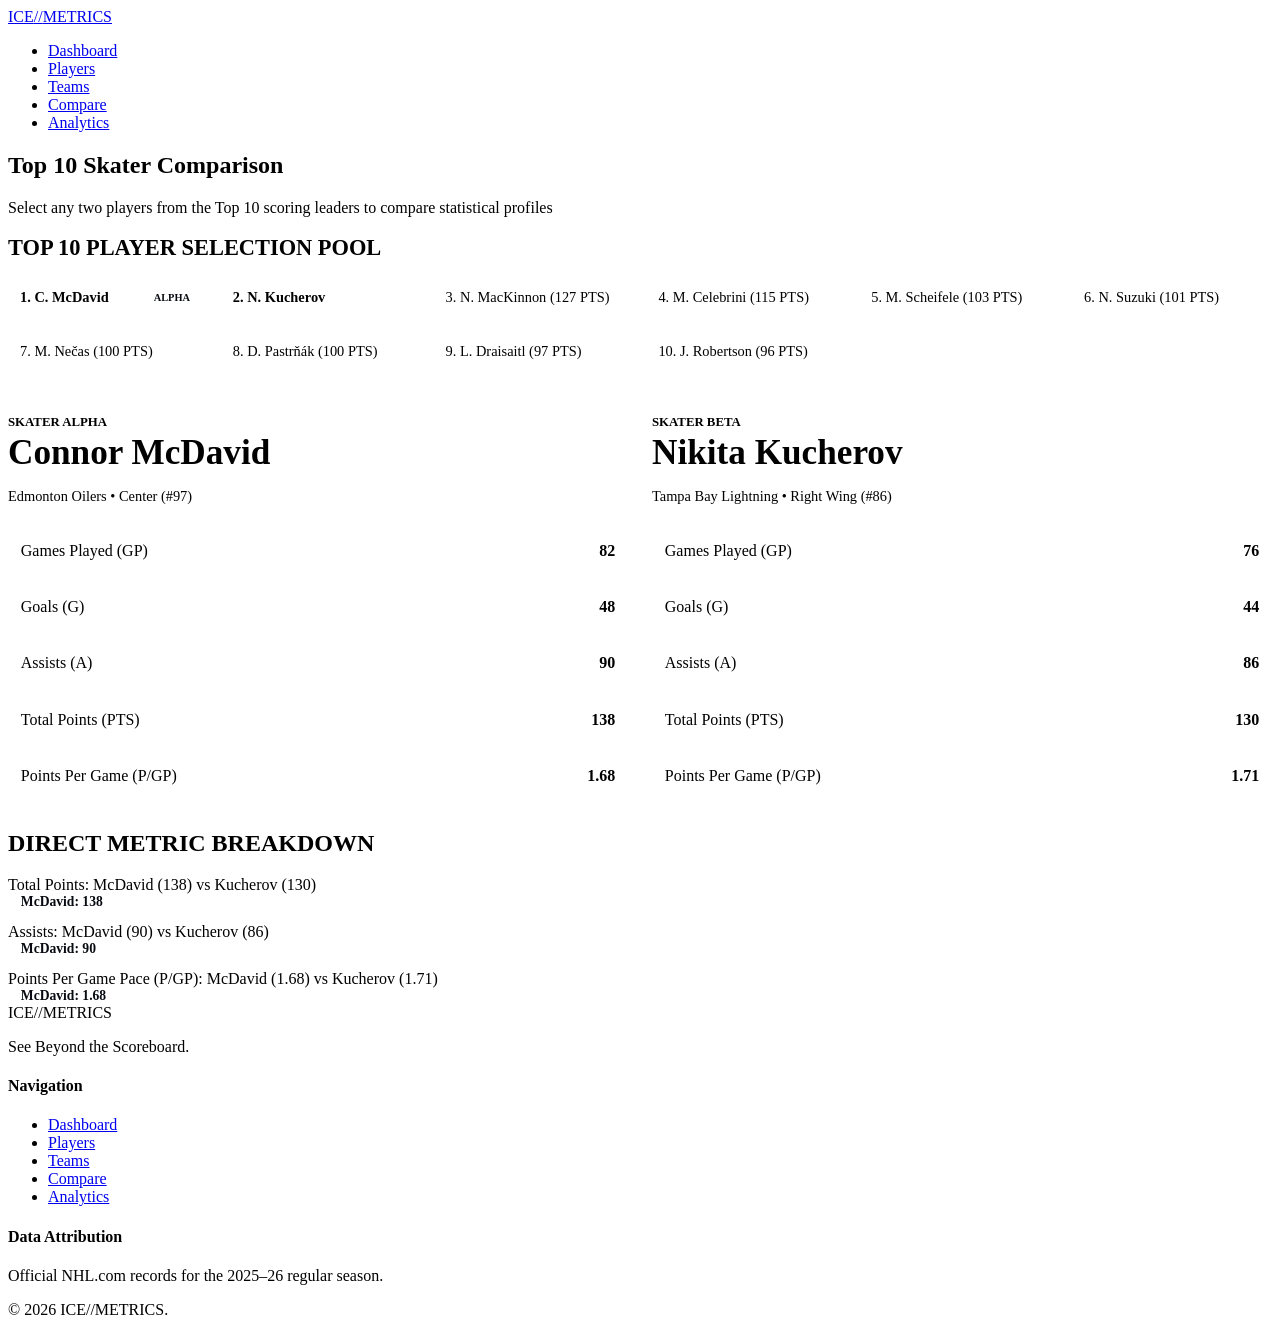
==== compare.html @ 20ec0aa9 "Add compare.html for player head-to-head comparison" ====
<!DOCTYPE html>
<html lang="en">
<head>
    <meta charset="UTF-8">
    <meta name="viewport" content="width=device-width, initial-scale=1.0">
    <title>ICE//METRICS — Player Head-to-Head Comparison</title>
    
    <!-- Google Fonts -->
    <link rel="preconnect" href="https://fonts.googleapis.com">
    <link rel="preconnect" href="https://fonts.gstatic.com" crossorigin>
    <link href="https://fonts.googleapis.com/css2?family=Barlow+Condensed:wght@600;700;800;900&family=Inter:wght@400;500;600;700&display=swap" rel="stylesheet">
    
    <!-- Shared CSS Stylesheet -->
    <link rel="stylesheet" href="styles.css">
</head>
<body>

    <!-- STICKY HEADER & NAVIGATION -->
    <header class="site-header">
        <div class="header-container">
            <a href="index.html" class="brand-logo">
                <span class="logo-text">ICE<span class="accent-blue">//</span>METRICS</span>
            </a>
            <nav class="main-nav">
                <ul>
                    <li><a href="index.html" class="nav-link">Dashboard</a></li>
                    <li><a href="players.html" class="nav-link">Players</a></li>
                    <li><a href="teams.html" class="nav-link">Teams</a></li>
                    <li><a href="compare.html" class="nav-link active">Compare</a></li>
                    <li><a href="analytics.html" class="nav-link">Analytics</a></li>
                </ul>
            </nav>
        </div>
    </header>

    <main>
        <!-- HEAD-TO-HEAD COMPARISON LAYOUT -->
        <section class="section-container">
            <h1 class="section-title">Top 10 Skater Comparison</h1>
            <p class="section-subtitle">Select any two players from the Top 10 scoring leaders to compare statistical profiles</p>

            <!-- TOP 10 SELECTABLE PLAYER POOL GRID -->
            <div class="card-panel" style="margin-bottom: 2.5rem;">
                <h2 style="font-family: var(--font-heading); font-size: 1.4rem; font-weight: 800; text-transform: uppercase; margin-bottom: 1rem;">Top 10 Player Selection Pool</h2>
                
                <div style="display: grid; grid-template-columns: repeat(auto-fit, minmax(200px, 1fr)); gap: 0.8rem;">
                    <!-- Player Option 1 (Selected Alpha) -->
                    <div style="background-color: var(--bg-hover); border: 2px solid var(--accent-blue); padding: 0.75rem; border-radius: 4px; display: flex; justify-content: space-between; align-items: center;">
                        <span style="font-weight: 700; font-size: 0.9rem;">1. C. McDavid</span>
                        <span style="background-color: var(--accent-blue); color: #080C12; font-size: 0.65rem; font-weight: 800; padding: 2px 6px; border-radius: 2px;">ALPHA</span>
                    </div>

                    <!-- Player Option 2 (Selected Beta) -->
                    <div style="background-color: var(--bg-hover); border: 2px solid var(--accent-red); padding: 0.75rem; border-radius: 4px; display: flex; justify-content: space-between; align-items: center;">
                        <span style="font-weight: 700; font-size: 0.9rem;">2. N. Kucherov</span>
                        <span style="background-color: var(--accent-red); color: #ffffff; font-size: 0.65rem; font-weight: 800; padding: 2px 6px; border-radius: 2px;">BETA</span>
                    </div>

                    <!-- Player Option 3 -->
                    <div style="background-color: var(--bg-main); border: 1px solid var(--border-color); padding: 0.75rem; border-radius: 4px; color: var(--text-secondary); font-size: 0.9rem;">
                        3. N. MacKinnon (127 PTS)
                    </div>

                    <!-- Player Option 4 -->
                    <div style="background-color: var(--bg-main); border: 1px solid var(--border-color); padding: 0.75rem; border-radius: 4px; color: var(--text-secondary); font-size: 0.9rem;">
                        4. M. Celebrini (115 PTS)
                    </div>

                    <!-- Player Option 5 -->
                    <div style="background-color: var(--bg-main); border: 1px solid var(--border-color); padding: 0.75rem; border-radius: 4px; color: var(--text-secondary); font-size: 0.9rem;">
                        5. M. Scheifele (103 PTS)
                    </div>

                    <!-- Player Option 6 -->
                    <div style="background-color: var(--bg-main); border: 1px solid var(--border-color); padding: 0.75rem; border-radius: 4px; color: var(--text-secondary); font-size: 0.9rem;">
                        6. N. Suzuki (101 PTS)
                    </div>

                    <!-- Player Option 7 -->
                    <div style="background-color: var(--bg-main); border: 1px solid var(--border-color); padding: 0.75rem; border-radius: 4px; color: var(--text-secondary); font-size: 0.9rem;">
                        7. M. Nečas (100 PTS)
                    </div>

                    <!-- Player Option 8 -->
                    <div style="background-color: var(--bg-main); border: 1px solid var(--border-color); padding: 0.75rem; border-radius: 4px; color: var(--text-secondary); font-size: 0.9rem;">
                        8. D. Pastrňák (100 PTS)
                    </div>

                    <!-- Player Option 9 -->
                    <div style="background-color: var(--bg-main); border: 1px solid var(--border-color); padding: 0.75rem; border-radius: 4px; color: var(--text-secondary); font-size: 0.9rem;">
                        9. L. Draisaitl (97 PTS)
                    </div>

                    <!-- Player Option 10 -->
                    <div style="background-color: var(--bg-main); border: 1px solid var(--border-color); padding: 0.75rem; border-radius: 4px; color: var(--text-secondary); font-size: 0.9rem;">
                        10. J. Robertson (96 PTS)
                    </div>
                </div>
            </div>

            <!-- COMPARISON HEAD-TO-HEAD CARDS -->
            <div style="display: grid; grid-template-columns: repeat(auto-fit, minmax(280px, 1fr)); gap: 1.5rem; margin-bottom: 2rem;">
                
                <!-- Player Alpha Card -->
                <div class="card-panel" style="border-top: 4px solid var(--accent-blue);">
                    <span style="color: var(--accent-blue); font-size: 0.8rem; font-weight: 800; text-transform: uppercase;">SKATER ALPHA</span>
                    <h2 style="font-family: var(--font-heading); font-size: 2.2rem; font-weight: 800; margin: 0.2rem 0;">Connor McDavid</h2>
                    <p style="color: var(--text-secondary); font-size: 0.9rem; margin-bottom: 1.5rem;">Edmonton Oilers • Center (#97)</p>
                    
                    <div style="display: flex; flex-direction: column; gap: 0.8rem;">
                        <div style="display: flex; justify-content: space-between; background-color: var(--bg-main); padding: 0.8rem; border-radius: 4px; border: 1px solid var(--border-color);">
                            <span>Games Played (GP)</span>
                            <strong>82</strong>
                        </div>
                        <div style="display: flex; justify-content: space-between; background-color: var(--bg-main); padding: 0.8rem; border-radius: 4px; border: 1px solid var(--border-color);">
                            <span>Goals (G)</span>
                            <strong style="color: var(--accent-blue);">48</strong>
                        </div>
                        <div style="display: flex; justify-content: space-between; background-color: var(--bg-main); padding: 0.8rem; border-radius: 4px; border: 1px solid var(--border-color);">
                            <span>Assists (A)</span>
                            <strong style="color: var(--accent-blue);">90</strong>
                        </div>
                        <div style="display: flex; justify-content: space-between; background-color: var(--bg-main); padding: 0.8rem; border-radius: 4px; border: 1px solid var(--border-color);">
                            <span>Total Points (PTS)</span>
                            <strong style="color: var(--accent-blue);">138</strong>
                        </div>
                        <div style="display: flex; justify-content: space-between; background-color: var(--bg-main); padding: 0.8rem; border-radius: 4px; border: 1px solid var(--border-color);">
                            <span>Points Per Game (P/GP)</span>
                            <strong>1.68</strong>
                        </div>
                    </div>
                </div>

                <!-- Player Beta Card -->
                <div class="card-panel" style="border-top: 4px solid var(--accent-red);">
                    <span style="color: var(--accent-red); font-size: 0.8rem; font-weight: 800; text-transform: uppercase;">SKATER BETA</span>
                    <h2 style="font-family: var(--font-heading); font-size: 2.2rem; font-weight: 800; margin: 0.2rem 0;">Nikita Kucherov</h2>
                    <p style="color: var(--text-secondary); font-size: 0.9rem; margin-bottom: 1.5rem;">Tampa Bay Lightning • Right Wing (#86)</p>
                    
                    <div style="display: flex; flex-direction: column; gap: 0.8rem;">
                        <div style="display: flex; justify-content: space-between; background-color: var(--bg-main); padding: 0.8rem; border-radius: 4px; border: 1px solid var(--border-color);">
                            <span>Games Played (GP)</span>
                            <strong>76</strong>
                        </div>
                        <div style="display: flex; justify-content: space-between; background-color: var(--bg-main); padding: 0.8rem; border-radius: 4px; border: 1px solid var(--border-color);">
                            <span>Goals (G)</span>
                            <strong>44</strong>
                        </div>
                        <div style="display: flex; justify-content: space-between; background-color: var(--bg-main); padding: 0.8rem; border-radius: 4px; border: 1px solid var(--border-color);">
                            <span>Assists (A)</span>
                            <strong>86</strong>
                        </div>
                        <div style="display: flex; justify-content: space-between; background-color: var(--bg-main); padding: 0.8rem; border-radius: 4px; border: 1px solid var(--border-color);">
                            <span>Total Points (PTS)</span>
                            <strong>130</strong>
                        </div>
                        <div style="display: flex; justify-content: space-between; background-color: var(--bg-main); padding: 0.8rem; border-radius: 4px; border: 1px solid var(--border-color);">
                            <span>Points Per Game (P/GP)</span>
                            <strong style="color: var(--accent-red);">1.71</strong>
                        </div>
                    </div>
                </div>

            </div>

            <!-- CSS COMPARISON BAR CHARTS -->
            <div class="card-panel">
                <h3 style="font-family: var(--font-heading); font-size: 1.5rem; font-weight: 800; margin-bottom: 1.2rem; text-transform: uppercase;">Direct Metric Breakdown</h3>
                
                <div class="chart-container">
                    <!-- Points -->
                    <div class="chart-row">
                        <div class="chart-label">Total Points: McDavid (138) vs Kucherov (130)</div>
                        <div class="chart-bar-wrapper" style="display: flex;">
                            <div style="background-color: var(--accent-blue); width: 51.5%; height: 100%; display: flex; align-items: center; padding-left: 0.8rem; color: #080C12; font-weight: 800; font-size: 0.85rem;">McDavid: 138</div>
                            <div style="background-color: var(--accent-red); width: 48.5%; height: 100%; display: flex; align-items: center; justify-content: flex-end; padding-right: 0.8rem; color: #ffffff; font-weight: 800; font-size: 0.85rem;">Kucherov: 130</div>
                        </div>
                    </div>

                    <!-- Assists -->
                    <div class="chart-row" style="margin-top: 0.8rem;">
                        <div class="chart-label">Assists: McDavid (90) vs Kucherov (86)</div>
                        <div class="chart-bar-wrapper" style="display: flex;">
                            <div style="background-color: var(--accent-blue); width: 51.1%; height: 100%; display: flex; align-items: center; padding-left: 0.8rem; color: #080C12; font-weight: 800; font-size: 0.85rem;">McDavid: 90</div>
                            <div style="background-color: var(--accent-red); width: 48.9%; height: 100%; display: flex; align-items: center; justify-content: flex-end; padding-right: 0.8rem; color: #ffffff; font-weight: 800; font-size: 0.85rem;">Kucherov: 86</div>
                        </div>
                    </div>

                    <!-- Points Per Game Pace -->
                    <div class="chart-row" style="margin-top: 0.8rem;">
                        <div class="chart-label">Points Per Game Pace (P/GP): McDavid (1.68) vs Kucherov (1.71)</div>
                        <div class="chart-bar-wrapper" style="display: flex;">
                            <div style="background-color: var(--accent-blue); width: 49.5%; height: 100%; display: flex; align-items: center; padding-left: 0.8rem; color: #080C12; font-weight: 800; font-size: 0.85rem;">McDavid: 1.68</div>
                            <div style="background-color: var(--accent-red); width: 50.5%; height: 100%; display: flex; align-items: center; justify-content: flex-end; padding-right: 0.8rem; color: #ffffff; font-weight: 800; font-size: 0.85rem;">Kucherov: 1.71</div>
                        </div>
                    </div>
                </div>
            </div>
        </section>
    </main>

    <!-- FOOTER -->
    <footer class="site-footer">
        <div class="footer-container">
            <div class="footer-brand">
                <span class="logo-text">ICE<span class="accent-blue">//</span>METRICS</span>
                <p class="tagline">See Beyond the Scoreboard.</p>
            </div>
            <div class="footer-links">
                <h4>Navigation</h4>
                <ul>
                    <li><a href="index.html">Dashboard</a></li>
                    <li><a href="players.html">Players</a></li>
                    <li><a href="teams.html">Teams</a></li>
                    <li><a href="compare.html">Compare</a></li>
                    <li><a href="analytics.html">Analytics</a></li>
                </ul>
            </div>
            <div class="footer-credits">
                <h4>Data Attribution</h4>
                <p>Official NHL.com records for the 2025–26 regular season.</p>
                <p class="copyright">&copy; 2026 ICE//METRICS.</p>
            </div>
        </div>
    </footer>
</body>
</html>
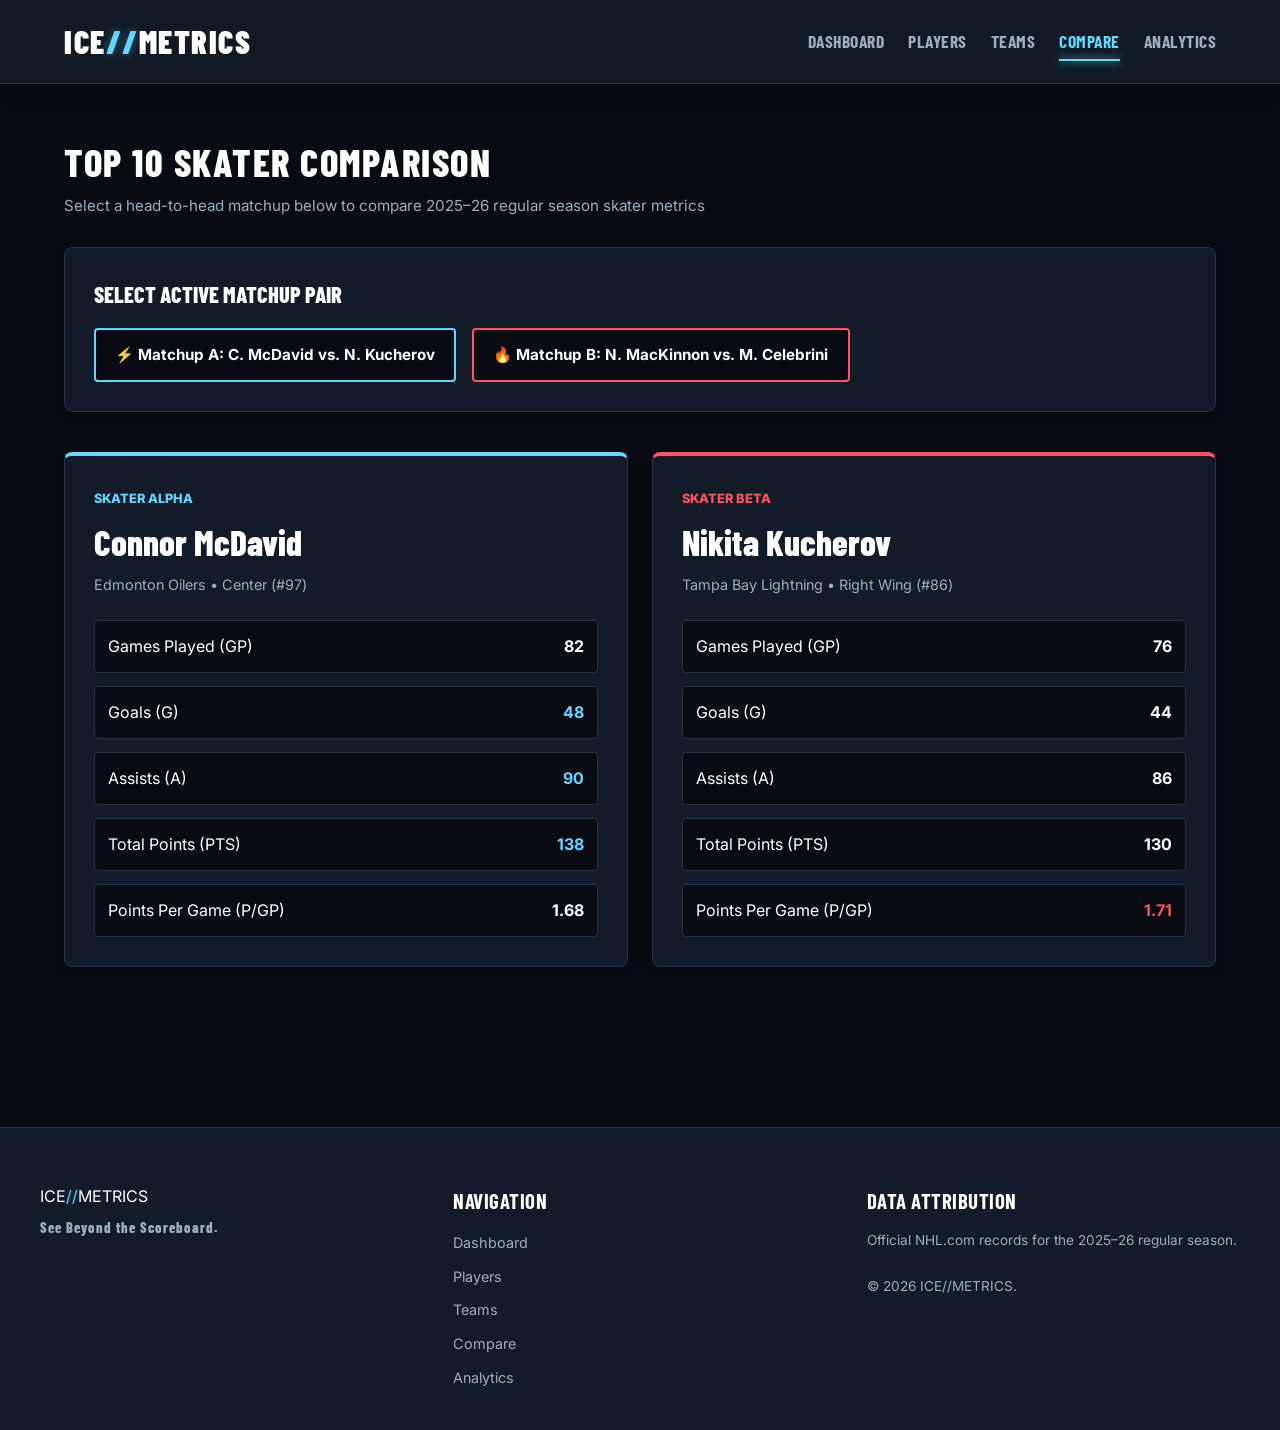
==== commit 1a1ff98f: "Implement CSS tabs for player comparison Added pure CSS tab logic for head-to-head matchups and impr" ====
--- a/compare.html
+++ b/compare.html
@@ -12,10 +12,42 @@
     
     <!-- Shared CSS Stylesheet -->
     <link rel="stylesheet" href="styles.css">
+    
+    <!-- PURE CSS TAB LOGIC STYLES -->
+    <style>
+        /* Hide all comparison containers by default */
+        .matchup-content {
+            display: none;
+        }
+        
+        /* When radio button #match2 is checked, show matchup 2 */
+        #tab-m2:checked ~ .matchup-container #content-m2 {
+            display: grid;
+        }
+        
+        /* When radio button #match1 is checked (or default), show matchup 1 */
+        #tab-m1:checked ~ .matchup-container #content-m1 {
+            display: grid;
+        }
+
+        /* Red & Blue Glow Hover Effects */
+        .card-panel, .stat-card {
+            transition: transform 0.25s ease, box-shadow 0.25s ease, border-color 0.25s ease;
+        }
+        .card-panel:hover {
+            transform: translateY(-3px);
+            border-color: var(--accent-blue);
+            box-shadow: 0 0 20px rgba(56, 189, 248, 0.2);
+        }
+        .beta-card:hover {
+            border-color: var(--accent-red) !important;
+            box-shadow: 0 0 20px rgba(239, 68, 68, 0.2) !important;
+        }
+    </style>
 </head>
 <body>
 
-    <!-- STICKY HEADER & NAVIGATION -->
+    <!-- STICKY HEADER & NAVIGATION[cite: 1] -->
     <header class="site-header">
         <div class="header-container">
             <a href="index.html" class="brand-logo">
@@ -37,164 +69,137 @@
         <!-- HEAD-TO-HEAD COMPARISON LAYOUT -->
         <section class="section-container">
             <h1 class="section-title">Top 10 Skater Comparison</h1>
-            <p class="section-subtitle">Select any two players from the Top 10 scoring leaders to compare statistical profiles</p>
-
-            <!-- TOP 10 SELECTABLE PLAYER POOL GRID -->
+            <p class="section-subtitle">Select a head-to-head matchup below to compare 2025–26 regular season skater metrics</p>
+
+            <!-- HIDDEN RADIO INPUTS FOR PURE CSS TABS -->
+            <input type="radio" name="matchup-toggle" id="tab-m1" checked style="display: none;">
+            <input type="radio" name="matchup-toggle" id="tab-m2" style="display: none;">
+
+            <!-- INTERACTIVE SELECTION POOL -->
             <div class="card-panel" style="margin-bottom: 2.5rem;">
-                <h2 style="font-family: var(--font-heading); font-size: 1.4rem; font-weight: 800; text-transform: uppercase; margin-bottom: 1rem;">Top 10 Player Selection Pool</h2>
+                <h2 style="font-family: var(--font-heading); font-size: 1.4rem; font-weight: 800; text-transform: uppercase; margin-bottom: 1rem;">Select Active Matchup Pair</h2>
                 
-                <div style="display: grid; grid-template-columns: repeat(auto-fit, minmax(200px, 1fr)); gap: 0.8rem;">
-                    <!-- Player Option 1 (Selected Alpha) -->
-                    <div style="background-color: var(--bg-hover); border: 2px solid var(--accent-blue); padding: 0.75rem; border-radius: 4px; display: flex; justify-content: space-between; align-items: center;">
-                        <span style="font-weight: 700; font-size: 0.9rem;">1. C. McDavid</span>
-                        <span style="background-color: var(--accent-blue); color: #080C12; font-size: 0.65rem; font-weight: 800; padding: 2px 6px; border-radius: 2px;">ALPHA</span>
-                    </div>
-
-                    <!-- Player Option 2 (Selected Beta) -->
-                    <div style="background-color: var(--bg-hover); border: 2px solid var(--accent-red); padding: 0.75rem; border-radius: 4px; display: flex; justify-content: space-between; align-items: center;">
-                        <span style="font-weight: 700; font-size: 0.9rem;">2. N. Kucherov</span>
-                        <span style="background-color: var(--accent-red); color: #ffffff; font-size: 0.65rem; font-weight: 800; padding: 2px 6px; border-radius: 2px;">BETA</span>
-                    </div>
-
-                    <!-- Player Option 3 -->
-                    <div style="background-color: var(--bg-main); border: 1px solid var(--border-color); padding: 0.75rem; border-radius: 4px; color: var(--text-secondary); font-size: 0.9rem;">
-                        3. N. MacKinnon (127 PTS)
-                    </div>
-
-                    <!-- Player Option 4 -->
-                    <div style="background-color: var(--bg-main); border: 1px solid var(--border-color); padding: 0.75rem; border-radius: 4px; color: var(--text-secondary); font-size: 0.9rem;">
-                        4. M. Celebrini (115 PTS)
-                    </div>
-
-                    <!-- Player Option 5 -->
-                    <div style="background-color: var(--bg-main); border: 1px solid var(--border-color); padding: 0.75rem; border-radius: 4px; color: var(--text-secondary); font-size: 0.9rem;">
-                        5. M. Scheifele (103 PTS)
-                    </div>
-
-                    <!-- Player Option 6 -->
-                    <div style="background-color: var(--bg-main); border: 1px solid var(--border-color); padding: 0.75rem; border-radius: 4px; color: var(--text-secondary); font-size: 0.9rem;">
-                        6. N. Suzuki (101 PTS)
-                    </div>
-
-                    <!-- Player Option 7 -->
-                    <div style="background-color: var(--bg-main); border: 1px solid var(--border-color); padding: 0.75rem; border-radius: 4px; color: var(--text-secondary); font-size: 0.9rem;">
-                        7. M. Nečas (100 PTS)
-                    </div>
-
-                    <!-- Player Option 8 -->
-                    <div style="background-color: var(--bg-main); border: 1px solid var(--border-color); padding: 0.75rem; border-radius: 4px; color: var(--text-secondary); font-size: 0.9rem;">
-                        8. D. Pastrňák (100 PTS)
-                    </div>
-
-                    <!-- Player Option 9 -->
-                    <div style="background-color: var(--bg-main); border: 1px solid var(--border-color); padding: 0.75rem; border-radius: 4px; color: var(--text-secondary); font-size: 0.9rem;">
-                        9. L. Draisaitl (97 PTS)
-                    </div>
-
-                    <!-- Player Option 10 -->
-                    <div style="background-color: var(--bg-main); border: 1px solid var(--border-color); padding: 0.75rem; border-radius: 4px; color: var(--text-secondary); font-size: 0.9rem;">
-                        10. J. Robertson (96 PTS)
-                    </div>
+                <div style="display: flex; gap: 1rem; flex-wrap: wrap;">
+                    <label for="tab-m1" style="background-color: var(--bg-main); border: 2px solid var(--accent-blue); padding: 0.8rem 1.2rem; border-radius: 4px; cursor: pointer; font-weight: 700; font-size: 0.95rem; color: var(--text-primary);">
+                        ⚡ Matchup A: C. McDavid vs. N. Kucherov
+                    </label>
+                    <label for="tab-m2" style="background-color: var(--bg-main); border: 2px solid var(--accent-red); padding: 0.8rem 1.2rem; border-radius: 4px; cursor: pointer; font-weight: 700; font-size: 0.95rem; color: var(--text-primary);">
+                        🔥 Matchup B: N. MacKinnon vs. M. Celebrini
+                    </label>
                 </div>
             </div>
 
-            <!-- COMPARISON HEAD-TO-HEAD CARDS -->
-            <div style="display: grid; grid-template-columns: repeat(auto-fit, minmax(280px, 1fr)); gap: 1.5rem; margin-bottom: 2rem;">
-                
-                <!-- Player Alpha Card -->
-                <div class="card-panel" style="border-top: 4px solid var(--accent-blue);">
-                    <span style="color: var(--accent-blue); font-size: 0.8rem; font-weight: 800; text-transform: uppercase;">SKATER ALPHA</span>
-                    <h2 style="font-family: var(--font-heading); font-size: 2.2rem; font-weight: 800; margin: 0.2rem 0;">Connor McDavid</h2>
-                    <p style="color: var(--text-secondary); font-size: 0.9rem; margin-bottom: 1.5rem;">Edmonton Oilers • Center (#97)</p>
+            <!-- MATCHUP CONTAINER (CONTROLLED BY CSS) -->
+            <div class="matchup-container">
+
+                <!-- ================= MATCHUP 1: MCDAVID vs KUCHEROV ================= -->
+                <div id="content-m1" class="matchup-content" style="grid-template-columns: repeat(auto-fit, minmax(280px, 1fr)); gap: 1.5rem; margin-bottom: 2rem;">
                     
-                    <div style="display: flex; flex-direction: column; gap: 0.8rem;">
-                        <div style="display: flex; justify-content: space-between; background-color: var(--bg-main); padding: 0.8rem; border-radius: 4px; border: 1px solid var(--border-color);">
-                            <span>Games Played (GP)</span>
-                            <strong>82</strong>
-                        </div>
-                        <div style="display: flex; justify-content: space-between; background-color: var(--bg-main); padding: 0.8rem; border-radius: 4px; border: 1px solid var(--border-color);">
-                            <span>Goals (G)</span>
-                            <strong style="color: var(--accent-blue);">48</strong>
-                        </div>
-                        <div style="display: flex; justify-content: space-between; background-color: var(--bg-main); padding: 0.8rem; border-radius: 4px; border: 1px solid var(--border-color);">
-                            <span>Assists (A)</span>
-                            <strong style="color: var(--accent-blue);">90</strong>
-                        </div>
-                        <div style="display: flex; justify-content: space-between; background-color: var(--bg-main); padding: 0.8rem; border-radius: 4px; border: 1px solid var(--border-color);">
-                            <span>Total Points (PTS)</span>
-                            <strong style="color: var(--accent-blue);">138</strong>
-                        </div>
-                        <div style="display: flex; justify-content: space-between; background-color: var(--bg-main); padding: 0.8rem; border-radius: 4px; border: 1px solid var(--border-color);">
-                            <span>Points Per Game (P/GP)</span>
-                            <strong>1.68</strong>
+                    <!-- Player Alpha Card -->
+                    <div class="card-panel" style="border-top: 4px solid var(--accent-blue);">
+                        <span style="color: var(--accent-blue); font-size: 0.8rem; font-weight: 800; text-transform: uppercase;">SKATER ALPHA</span>
+                        <h2 style="font-family: var(--font-heading); font-size: 2.2rem; font-weight: 800; margin: 0.2rem 0;">Connor McDavid</h2>
+                        <p style="color: var(--text-secondary); font-size: 0.9rem; margin-bottom: 1.5rem;">Edmonton Oilers • Center (#97)</p>
+                        
+                        <div style="display: flex; flex-direction: column; gap: 0.8rem;">
+                            <div style="display: flex; justify-content: space-between; background-color: var(--bg-main); padding: 0.8rem; border-radius: 4px; border: 1px solid var(--border-color);">
+                                <span>Games Played (GP)</span><strong>82</strong>
+                            </div>
+                            <div style="display: flex; justify-content: space-between; background-color: var(--bg-main); padding: 0.8rem; border-radius: 4px; border: 1px solid var(--border-color);">
+                                <span>Goals (G)</span><strong style="color: var(--accent-blue);">48</strong>
+                            </div>
+                            <div style="display: flex; justify-content: space-between; background-color: var(--bg-main); padding: 0.8rem; border-radius: 4px; border: 1px solid var(--border-color);">
+                                <span>Assists (A)</span><strong style="color: var(--accent-blue);">90</strong>
+                            </div>
+                            <div style="display: flex; justify-content: space-between; background-color: var(--bg-main); padding: 0.8rem; border-radius: 4px; border: 1px solid var(--border-color);">
+                                <span>Total Points (PTS)</span><strong style="color: var(--accent-blue);">138</strong>
+                            </div>
+                            <div style="display: flex; justify-content: space-between; background-color: var(--bg-main); padding: 0.8rem; border-radius: 4px; border: 1px solid var(--border-color);">
+                                <span>Points Per Game (P/GP)</span><strong>1.68</strong>
+                            </div>
+                        </div>
+                    </div>
+
+                    <!-- Player Beta Card -->
+                    <div class="card-panel beta-card" style="border-top: 4px solid var(--accent-red);">
+                        <span style="color: var(--accent-red); font-size: 0.8rem; font-weight: 800; text-transform: uppercase;">SKATER BETA</span>
+                        <h2 style="font-family: var(--font-heading); font-size: 2.2rem; font-weight: 800; margin: 0.2rem 0;">Nikita Kucherov</h2>
+                        <p style="color: var(--text-secondary); font-size: 0.9rem; margin-bottom: 1.5rem;">Tampa Bay Lightning • Right Wing (#86)</p>
+                        
+                        <div style="display: flex; flex-direction: column; gap: 0.8rem;">
+                            <div style="display: flex; justify-content: space-between; background-color: var(--bg-main); padding: 0.8rem; border-radius: 4px; border: 1px solid var(--border-color);">
+                                <span>Games Played (GP)</span><strong>76</strong>
+                            </div>
+                            <div style="display: flex; justify-content: space-between; background-color: var(--bg-main); padding: 0.8rem; border-radius: 4px; border: 1px solid var(--border-color);">
+                                <span>Goals (G)</span><strong>44</strong>
+                            </div>
+                            <div style="display: flex; justify-content: space-between; background-color: var(--bg-main); padding: 0.8rem; border-radius: 4px; border: 1px solid var(--border-color);">
+                                <span>Assists (A)</span><strong>86</strong>
+                            </div>
+                            <div style="display: flex; justify-content: space-between; background-color: var(--bg-main); padding: 0.8rem; border-radius: 4px; border: 1px solid var(--border-color);">
+                                <span>Total Points (PTS)</span><strong>130</strong>
+                            </div>
+                            <div style="display: flex; justify-content: space-between; background-color: var(--bg-main); padding: 0.8rem; border-radius: 4px; border: 1px solid var(--border-color);">
+                                <span>Points Per Game (P/GP)</span><strong style="color: var(--accent-red);">1.71</strong>
+                            </div>
                         </div>
                     </div>
                 </div>
 
-                <!-- Player Beta Card -->
-                <div class="card-panel" style="border-top: 4px solid var(--accent-red);">
-                    <span style="color: var(--accent-red); font-size: 0.8rem; font-weight: 800; text-transform: uppercase;">SKATER BETA</span>
-                    <h2 style="font-family: var(--font-heading); font-size: 2.2rem; font-weight: 800; margin: 0.2rem 0;">Nikita Kucherov</h2>
-                    <p style="color: var(--text-secondary); font-size: 0.9rem; margin-bottom: 1.5rem;">Tampa Bay Lightning • Right Wing (#86)</p>
+                <!-- ================= MATCHUP 2: MACKINNON vs CELEBRINI ================= -->
+                <div id="content-m2" class="matchup-content" style="grid-template-columns: repeat(auto-fit, minmax(280px, 1fr)); gap: 1.5rem; margin-bottom: 2rem;">
                     
-                    <div style="display: flex; flex-direction: column; gap: 0.8rem;">
-                        <div style="display: flex; justify-content: space-between; background-color: var(--bg-main); padding: 0.8rem; border-radius: 4px; border: 1px solid var(--border-color);">
-                            <span>Games Played (GP)</span>
-                            <strong>76</strong>
-                        </div>
-                        <div style="display: flex; justify-content: space-between; background-color: var(--bg-main); padding: 0.8rem; border-radius: 4px; border: 1px solid var(--border-color);">
-                            <span>Goals (G)</span>
-                            <strong>44</strong>
-                        </div>
-                        <div style="display: flex; justify-content: space-between; background-color: var(--bg-main); padding: 0.8rem; border-radius: 4px; border: 1px solid var(--border-color);">
-                            <span>Assists (A)</span>
-                            <strong>86</strong>
-                        </div>
-                        <div style="display: flex; justify-content: space-between; background-color: var(--bg-main); padding: 0.8rem; border-radius: 4px; border: 1px solid var(--border-color);">
-                            <span>Total Points (PTS)</span>
-                            <strong>130</strong>
-                        </div>
-                        <div style="display: flex; justify-content: space-between; background-color: var(--bg-main); padding: 0.8rem; border-radius: 4px; border: 1px solid var(--border-color);">
-                            <span>Points Per Game (P/GP)</span>
-                            <strong style="color: var(--accent-red);">1.71</strong>
+                    <!-- Player Alpha Card -->
+                    <div class="card-panel" style="border-top: 4px solid var(--accent-blue);">
+                        <span style="color: var(--accent-blue); font-size: 0.8rem; font-weight: 800; text-transform: uppercase;">SKATER ALPHA</span>
+                        <h2 style="font-family: var(--font-heading); font-size: 2.2rem; font-weight: 800; margin: 0.2rem 0;">Nathan MacKinnon</h2>
+                        <p style="color: var(--text-secondary); font-size: 0.9rem; margin-bottom: 1.5rem;">Colorado Avalanche • Center (#29)</p>
+                        
+                        <div style="display: flex; flex-direction: column; gap: 0.8rem;">
+                            <div style="display: flex; justify-content: space-between; background-color: var(--bg-main); padding: 0.8rem; border-radius: 4px; border: 1px solid var(--border-color);">
+                                <span>Games Played (GP)</span><strong>80</strong>
+                            </div>
+                            <div style="display: flex; justify-content: space-between; background-color: var(--bg-main); padding: 0.8rem; border-radius: 4px; border: 1px solid var(--border-color);">
+                                <span>Goals (G)</span><strong style="color: var(--accent-blue);">53</strong>
+                            </div>
+                            <div style="display: flex; justify-content: space-between; background-color: var(--bg-main); padding: 0.8rem; border-radius: 4px; border: 1px solid var(--border-color);">
+                                <span>Assists (A)</span><strong style="color: var(--accent-blue);">74</strong>
+                            </div>
+                            <div style="display: flex; justify-content: space-between; background-color: var(--bg-main); padding: 0.8rem; border-radius: 4px; border: 1px solid var(--border-color);">
+                                <span>Total Points (PTS)</span><strong style="color: var(--accent-blue);">127</strong>
+                            </div>
+                            <div style="display: flex; justify-content: space-between; background-color: var(--bg-main); padding: 0.8rem; border-radius: 4px; border: 1px solid var(--border-color);">
+                                <span>Points Per Game (P/GP)</span><strong>1.59</strong>
+                            </div>
+                        </div>
+                    </div>
+
+                    <!-- Player Beta Card -->
+                    <div class="card-panel beta-card" style="border-top: 4px solid var(--accent-red);">
+                        <span style="color: var(--accent-red); font-size: 0.8rem; font-weight: 800; text-transform: uppercase;">SKATER BETA</span>
+                        <h2 style="font-family: var(--font-heading); font-size: 2.2rem; font-weight: 800; margin: 0.2rem 0;">Macklin Celebrini</h2>
+                        <p style="color: var(--text-secondary); font-size: 0.9rem; margin-bottom: 1.5rem;">San Jose Sharks • Center (#71)</p>
+                        
+                        <div style="display: flex; flex-direction: column; gap: 0.8rem;">
+                            <div style="display: flex; justify-content: space-between; background-color: var(--bg-main); padding: 0.8rem; border-radius: 4px; border: 1px solid var(--border-color);">
+                                <span>Games Played (GP)</span><strong>82</strong>
+                            </div>
+                            <div style="display: flex; justify-content: space-between; background-color: var(--bg-main); padding: 0.8rem; border-radius: 4px; border: 1px solid var(--border-color);">
+                                <span>Goals (G)</span><strong>45</strong>
+                            </div>
+                            <div style="display: flex; justify-content: space-between; background-color: var(--bg-main); padding: 0.8rem; border-radius: 4px; border: 1px solid var(--border-color);">
+                                <span>Assists (A)</span><strong>70</strong>
+                            </div>
+                            <div style="display: flex; justify-content: space-between; background-color: var(--bg-main); padding: 0.8rem; border-radius: 4px; border: 1px solid var(--border-color);">
+                                <span>Total Points (PTS)</span><strong>115</strong>
+                            </div>
+                            <div style="display: flex; justify-content: space-between; background-color: var(--bg-main); padding: 0.8rem; border-radius: 4px; border: 1px solid var(--border-color);">
+                                <span>Points Per Game (P/GP)</span><strong style="color: var(--accent-red);">1.40</strong>
+                            </div>
                         </div>
                     </div>
                 </div>
 
-            </div>
-
-            <!-- CSS COMPARISON BAR CHARTS -->
-            <div class="card-panel">
-                <h3 style="font-family: var(--font-heading); font-size: 1.5rem; font-weight: 800; margin-bottom: 1.2rem; text-transform: uppercase;">Direct Metric Breakdown</h3>
-                
-                <div class="chart-container">
-                    <!-- Points -->
-                    <div class="chart-row">
-                        <div class="chart-label">Total Points: McDavid (138) vs Kucherov (130)</div>
-                        <div class="chart-bar-wrapper" style="display: flex;">
-                            <div style="background-color: var(--accent-blue); width: 51.5%; height: 100%; display: flex; align-items: center; padding-left: 0.8rem; color: #080C12; font-weight: 800; font-size: 0.85rem;">McDavid: 138</div>
-                            <div style="background-color: var(--accent-red); width: 48.5%; height: 100%; display: flex; align-items: center; justify-content: flex-end; padding-right: 0.8rem; color: #ffffff; font-weight: 800; font-size: 0.85rem;">Kucherov: 130</div>
-                        </div>
-                    </div>
-
-                    <!-- Assists -->
-                    <div class="chart-row" style="margin-top: 0.8rem;">
-                        <div class="chart-label">Assists: McDavid (90) vs Kucherov (86)</div>
-                        <div class="chart-bar-wrapper" style="display: flex;">
-                            <div style="background-color: var(--accent-blue); width: 51.1%; height: 100%; display: flex; align-items: center; padding-left: 0.8rem; color: #080C12; font-weight: 800; font-size: 0.85rem;">McDavid: 90</div>
-                            <div style="background-color: var(--accent-red); width: 48.9%; height: 100%; display: flex; align-items: center; justify-content: flex-end; padding-right: 0.8rem; color: #ffffff; font-weight: 800; font-size: 0.85rem;">Kucherov: 86</div>
-                        </div>
-                    </div>
-
-                    <!-- Points Per Game Pace -->
-                    <div class="chart-row" style="margin-top: 0.8rem;">
-                        <div class="chart-label">Points Per Game Pace (P/GP): McDavid (1.68) vs Kucherov (1.71)</div>
-                        <div class="chart-bar-wrapper" style="display: flex;">
-                            <div style="background-color: var(--accent-blue); width: 49.5%; height: 100%; display: flex; align-items: center; padding-left: 0.8rem; color: #080C12; font-weight: 800; font-size: 0.85rem;">McDavid: 1.68</div>
-                            <div style="background-color: var(--accent-red); width: 50.5%; height: 100%; display: flex; align-items: center; justify-content: flex-end; padding-right: 0.8rem; color: #ffffff; font-weight: 800; font-size: 0.85rem;">Kucherov: 1.71</div>
-                        </div>
-                    </div>
-                </div>
             </div>
         </section>
     </main>
--- a/styles.css
+++ b/styles.css
@@ -0,0 +1,611 @@
+/* 1. GLOBAL STYLES, VARIABLES & SMOOTH SCROLLING */
+/* Enable Smooth Anchor Scrolling Across Entire Document */
+html {
+    scroll-behavior: smooth;
+}
+
+:root {
+    /*Color Palette */
+    --bg-main: #080C12;        /* Main Background */
+    --bg-card: #121B27;        /* Cards and Panels */
+    --bg-hover: #1B2938;        /* Hover Backgrounds */
+    --accent-blue: #63D8FF;        /* Ice Blue Accent */
+    --accent-red: #FF5364;        /* Power Red Accent */
+    --text-primary: #FFFFFF;        /* Primary Text */
+    --text-secondary: #9EADBE;        /* Secondary Text */
+    --border-color: #263341;        /* Subtle Borders */
+    
+    /* Typography */
+    --font-heading: 'Barlow Condensed', sans-serif;
+    --font-body: 'Inter', sans-serif;
+}
+
+/* Base Reset */
+* {
+    margin: 0;
+    padding: 0;
+    box-sizing: border-box;
+}
+
+body {
+    background-color: var(--bg-main);
+    color: var(--text-primary);
+    font-family: var(--font-body);
+    line-height: 1.6;
+    overflow-x: hidden;
+}
+
+/* Accessible Focus States for Keyboard Navigation */
+a:focus-visible,
+button:focus-visible,
+input:focus-visible,
+select:focus-visible {
+    outline: 2px solid var(--accent-blue);
+    outline-offset: 4px;
+    box-shadow: 0 0 10px rgba(99, 216, 255, 0.5);
+}
+
+/* Standard Hyperlink Styles */
+a {
+    color: var(--accent-blue);
+    text-decoration: none;
+    transition: color 0.2s ease;
+}
+
+a:hover{
+    color: #FFFFFF;
+}
+
+/* Content Container Layout */
+.section-container {
+    max-width: 1200px;
+    margin: 0 auto;
+    padding: 3rem 1.5rem;
+}
+
+.section-title {
+    font-family: var(--font-heading);
+    font-size: 2.4rem;
+    font-weight: 800;
+    text-transform: uppercase;
+    letter-spacing: 1.5px;
+    color: var(--text-primary);
+}
+
+.section-subtitle {
+    color: var(--text-secondary);
+    font-size: 0.95rem;
+    margin-bottom: 1.8rem;
+}
+
+/* Panel Card Container */
+.card-panel {
+    background-color: var(--bg-card);
+    border: 1px solid var(--border-color);
+    border-radius: 8px;
+    padding: 1.8rem;
+    box-shadow: 0 4px 12px rgba(0, 0, 0, 0.3);
+}
+
+/* 2. STICKY HEADER & ANIMATED NAVIGATION BAR */
+.site-header {
+    background-color: rgba(18, 27, 39, 0.95);
+    backdrop-filter: blue(8px);
+    border-bottom: 1px solid var(--border-color);
+    
+    /* Sticky Header Properties */
+    position: sticky;
+    top: 0;
+    z-index: 1000;
+    
+    /* Subtle Box Shadow */
+    box-shadow: 0 4px 20px rgba(0, 0, 0, 0.4);
+    transition: all 0.3s ease;
+}
+
+.header-container {
+    max-width: 1200px;
+    margin: 0 auto;
+    padding: 1rem 1.5rem;
+    display: flex;
+    justify-content: space-between;
+    align-items: center;
+}
+
+.brand-logo {
+    font-family: var(--font-heading);
+    font-size: 2rem;
+    font-weight: 900;
+    color: var(--text-primary);
+    letter-spacing: 1.5px;
+    display: flex;
+    align-items: center;
+}
+
+.accent-blue {
+    color: var(--accent-blue);
+    text-shadow: 0 0 10px rgba(99, 216, 255, 0.4);
+}
+
+.main-nav ul {
+    display: flex;
+    list-style: none;
+    gap: 1.5rem;
+}
+
+/* Animated Nav Links with Underline Transition */
+.nav-link {
+    color: var(--text-secondary);
+    font-family: var(--font-heading);
+    font-size: 1.1rem;
+    font-weight: 700;
+    letter-spacing: 0.5px;
+    text-transform: uppercase;
+    padding: 0.4rem 0;
+    position: relative;
+    transition: color 0.25s ease;
+}
+
+/* Animated Underline Effect using ::after Pseudoelement */
+.nav-link::after {
+    content: '';
+    position: absolute;
+    width: 100%;
+    height: 2px;
+    bottom: -2px;
+    left: 0;
+    background-color: var(--accent-blue);
+    box-shadow: 0 0 8px var(--accent-blue);
+    transform: scaleX(0);
+    transform-origin: bottom right;
+    transition: transform 0.3s cubic-bezier(0.65, 0, 0.35, 1);
+}
+
+.nav-link:hover {
+    color: var(--text-primary);
+}
+
+.nav-link:hover::after,
+.nav-link.active::after {
+    transform: scaleX(1);
+    transform-origin: bottom left;
+}
+
+.nav-link.active {
+    color: var(--accent-blue);
+}
+
+
+/* ==========================================================================
+   3. HERO SECTION (WITH ICE-RINK VISUAL PATTERN)
+   ========================================================================== */
+
+.hero-section {
+    position: relative;
+    background: linear-gradient(180deg, #121B27 0%, #080C12 100%);
+    border-bottom: 1px solid var(--border-color);
+    padding: 5.5rem 1.5rem;
+    text-align: center;
+    overflow: hidden;
+}
+
+/* Subtle Ice-Rink Red/Blue Line Background Overlay */
+.hero-section::before {
+    content: '';
+    position: absolute;
+    top: 0;
+    left: 50%;
+    transform: translateX(-50%);
+    width: 100%;
+    max-width: 1000px;
+    height: 100%;
+    background: 
+        radial-gradient(circle, rgba(99, 216, 255, 0.05) 0%, transparent 60%),
+        linear-gradient(90deg, transparent 49.5%, rgba(255, 83, 100, 0.15) 50%, transparent 50.5%);
+    pointer-events: none;
+}
+
+.hero-content {
+    position: relative;
+    max-width: 800px;
+    margin: 0 auto;
+    z-index: 2;
+}
+
+.hero-tagline {
+    color: var(--accent-blue);
+    font-family: var(--font-heading);
+    font-size: 1.3rem;
+    letter-spacing: 2px;
+    font-weight: 800;
+    display: block;
+    margin-bottom: 0.6rem;
+    text-shadow: 0 0 12px rgba(99, 216, 255, 0.3);
+}
+
+.hero-title {
+    font-family: var(--font-heading);
+    font-size: 4rem;
+    line-height: 1.05;
+    font-weight: 900;
+    margin-bottom: 1.2rem;
+    letter-spacing: 1px;
+    text-transform: uppercase;
+}
+
+.hero-description {
+    color: var(--text-secondary);
+    font-size: 1.15rem;
+    margin-bottom: 2.2rem;
+    max-width: 700px;
+    margin-left: auto;
+    margin-right: auto;
+}
+
+.hero-buttons {
+    display: flex;
+    justify-content: center;
+    gap: 1.2rem;
+    flex-wrap: wrap;
+}
+
+/* Button Component Styles */
+.btn {
+    display: inline-block;
+    padding: 0.85rem 1.8rem;
+    font-family: var(--font-heading);
+    font-size: 1.15rem;
+    font-weight: 800;
+    letter-spacing: 0.5px;
+    text-transform: uppercase;
+    border-radius: 4px;
+    transition: all 0.25s ease;
+}
+
+.btn-primary {
+    background-color: var(--accent-blue);
+    color: #080C12;
+    box-shadow: 0 0 15px rgba(99, 216, 255, 0.25);
+}
+
+.btn-primary:hover {
+    background-color: #8ce3ff;
+    color: #080C12;
+    box-shadow: 0 0 25px rgba(99, 216, 255, 0.45);
+    transform: translateY(-2px);
+}
+
+.btn-secondary {
+    background-color: transparent;
+    color: var(--text-primary);
+    border: 1px solid var(--border-color);
+}
+
+.btn-secondary:hover {
+    background-color: var(--bg-hover);
+    border-color: var(--accent-blue);
+    transform: translateY(-2px);
+}
+
+
+/* ==========================================================================
+   4. STATISTICAL OVERVIEW CARDS (GRID)
+   ========================================================================== */
+
+.stats-grid {
+    display: grid;
+    grid-template-columns: repeat(auto-fit, minmax(240px, 1fr));
+    gap: 1.5rem;
+}
+
+.stat-card {
+    background-color: var(--bg-card);
+    border: 1px solid var(--border-color);
+    padding: 1.8rem;
+    border-radius: 6px;
+    display: flex;
+    flex-direction: column;
+    transition: all 0.25s ease;
+    box-shadow: 0 4px 12px rgba(0, 0, 0, 0.2);
+}
+
+.stat-card:hover {
+    border-color: var(--accent-blue);
+    background-color: var(--bg-hover);
+    box-shadow: 0 6px 20px rgba(99, 216, 255, 0.15);
+    transform: translateY(-3px);
+}
+
+.stat-label {
+    color: var(--text-secondary);
+    font-size: 0.85rem;
+    font-weight: 600;
+    text-transform: uppercase;
+    letter-spacing: 0.5px;
+}
+
+.stat-number {
+    font-family: var(--font-heading);
+    font-size: 3.2rem;
+    font-weight: 800;
+    color: var(--accent-blue);
+    line-height: 1.1;
+    margin: 0.4rem 0;
+    text-shadow: 0 0 10px rgba(99, 216, 255, 0.2);
+}
+
+.stat-detail {
+    color: var(--text-secondary);
+    font-size: 0.85rem;
+}
+
+
+/* ==========================================================================
+   5. DATA TABLE STYLING
+   ========================================================================== */
+
+.section-header-flex {
+    display: flex;
+    justify-content: space-between;
+    align-items: flex-end;
+    margin-bottom: 0.5rem;
+}
+
+.view-all-link {
+    font-size: 0.95rem;
+    font-weight: 700;
+    margin-bottom: 1.8rem;
+}
+
+.table-wrapper {
+    overflow-x: auto;
+    background-color: var(--bg-card);
+    border: 1px solid var(--border-color);
+    border-radius: 6px;
+    box-shadow: 0 4px 15px rgba(0, 0, 0, 0.3);
+}
+
+.data-table {
+    width: 100%;
+    border-collapse: collapse;
+    text-align: left;
+    font-size: 0.95rem;
+}
+
+.data-table th, 
+.data-table td {
+    padding: 1.1rem 1.2rem;
+    border-bottom: 1px solid var(--border-color);
+}
+
+.data-table th {
+    background-color: #0d141e;
+    color: var(--text-secondary);
+    font-family: var(--font-heading);
+    font-size: 1.05rem;
+    font-weight: 700;
+    letter-spacing: 0.5px;
+    text-transform: uppercase;
+}
+
+.data-table tbody tr:nth-child(even) {
+    background-color: rgba(255, 255, 255, 0.015);
+}
+
+.data-table tbody tr:hover {
+    background-color: var(--bg-hover);
+}
+
+.rank-cell {
+    color: var(--text-secondary);
+    font-weight: 700;
+    font-family: var(--font-heading);
+    font-size: 1.1rem;
+}
+
+.player-cell {
+    color: var(--text-primary);
+}
+
+.highlight-cell {
+    color: var(--accent-blue);
+    font-weight: 800;
+    font-size: 1.05rem;
+}
+
+
+/* ==========================================================================
+   6. CSS PROGRESS BARS & CHARTS
+   ========================================================================== */
+
+.trend-item {
+    margin-bottom: 1.4rem;
+}
+
+.trend-item:last-child {
+    margin-bottom: 0;
+}
+
+.trend-info {
+    display: flex;
+    justify-content: space-between;
+    margin-bottom: 0.5rem;
+    font-size: 0.95rem;
+    font-weight: 600;
+}
+
+.trend-value {
+    color: var(--accent-blue);
+    font-weight: 700;
+}
+
+.progress-bar-container {
+    background-color: var(--bg-main);
+    border: 1px solid var(--border-color);
+    height: 16px;
+    border-radius: 10px;
+    overflow: hidden;
+}
+
+.progress-bar-fill {
+    height: 100%;
+    border-radius: 10px;
+    transition: width 0.6s ease;
+}
+
+.fill-blue {
+    background: linear-gradient(90deg, #1B2938 0%, var(--accent-blue) 100%);
+}
+
+.fill-red {
+    background: linear-gradient(90deg, #1B2938 0%, var(--accent-red) 100%);
+}
+
+.fill-slate {
+    background-color: var(--text-secondary);
+}
+
+/* Horizontal Bar Chart Component */
+.chart-container {
+    display: flex;
+    flex-direction: column;
+    gap: 1.2rem;
+}
+
+.chart-row {
+    display: flex;
+    flex-direction: column;
+    gap: 0.4rem;
+}
+
+.chart-label {
+    font-weight: 600;
+    font-size: 0.95rem;
+}
+
+.chart-bar-wrapper {
+    background-color: var(--bg-main);
+    border: 1px solid var(--border-color);
+    border-radius: 4px;
+    height: 32px;
+    width: 100%;
+    overflow: hidden;
+}
+
+.chart-bar {
+    background: linear-gradient(90deg, #1B2938 0%, var(--accent-blue) 100%);
+    height: 100%;
+    display: flex;
+    align-items: center;
+    justify-content: flex-end;
+    padding-right: 0.8rem;
+    border-radius: 4px;
+    transition: width 0.6s ease;
+}
+
+.chart-value {
+    color: #080C12;
+    font-weight: 900;
+    font-size: 0.85rem;
+}
+
+
+/* ==========================================================================
+   7. FOOTER STYLING
+   ========================================================================== */
+
+.site-footer {
+    background-color: var(--bg-card);
+    border-top: 1px solid var(--border-color);
+    margin-top: 5rem;
+    padding: 3.5rem 1.5rem 2rem;
+}
+
+.footer-container {
+    max-width: 1200px;
+    margin: 0 auto;
+    display: grid;
+    grid-template-columns: repeat(auto-fit, minmax(220px, 1fr));
+    gap: 2.5rem;
+}
+
+.tagline {
+    color: var(--accent-blue);
+    font-family: var(--font-heading);
+    font-weight: 800;
+    letter-spacing: 1px;
+    margin-top: 0.2rem;
+}
+
+.footer-brand p {
+    color: var(--text-secondary);
+    font-size: 0.9rem;
+    margin-top: 0.4rem;
+}
+
+.footer-links h4, 
+.footer-credits h4 {
+    font-family: var(--font-heading);
+    font-size: 1.3rem;
+    margin-bottom: 0.8rem;
+    color: var(--text-primary);
+    letter-spacing: 0.5px;
+    text-transform: uppercase;
+}
+
+.footer-links ul {
+    list-style: none;
+}
+
+.footer-links li {
+    margin-bottom: 0.5rem;
+}
+
+.footer-links a {
+    color: var(--text-secondary);
+    font-size: 0.9rem;
+}
+
+.footer-links a:hover {
+    color: var(--accent-blue);
+}
+
+.footer-credits p {
+    color: var(--text-secondary);
+    font-size: 0.85rem;
+    margin-bottom: 0.6rem;
+}
+
+.copyright {
+    margin-top: 1.5rem;
+    font-size: 0.8rem;
+    color: var(--text-secondary);
+}
+
+
+/* ==========================================================================
+   8. MEDIA QUERIES (RESPONSIVE MOBILE & TABLET DESIGN)
+   ========================================================================== */
+
+@media (max-width: 768px) {
+    .header-container {
+        flex-direction: column;
+        gap: 0.8rem;
+        text-align: center;
+    }
+
+    .main-nav ul {
+        flex-wrap: wrap;
+        justify-content: center;
+        gap: 0.8rem 1.2rem;
+    }
+
+    .hero-title {
+        font-size: 2.8rem;
+    }
+
+    .section-header-flex {
+        flex-direction: column;
+        align-items: flex-start;
+    }
+}
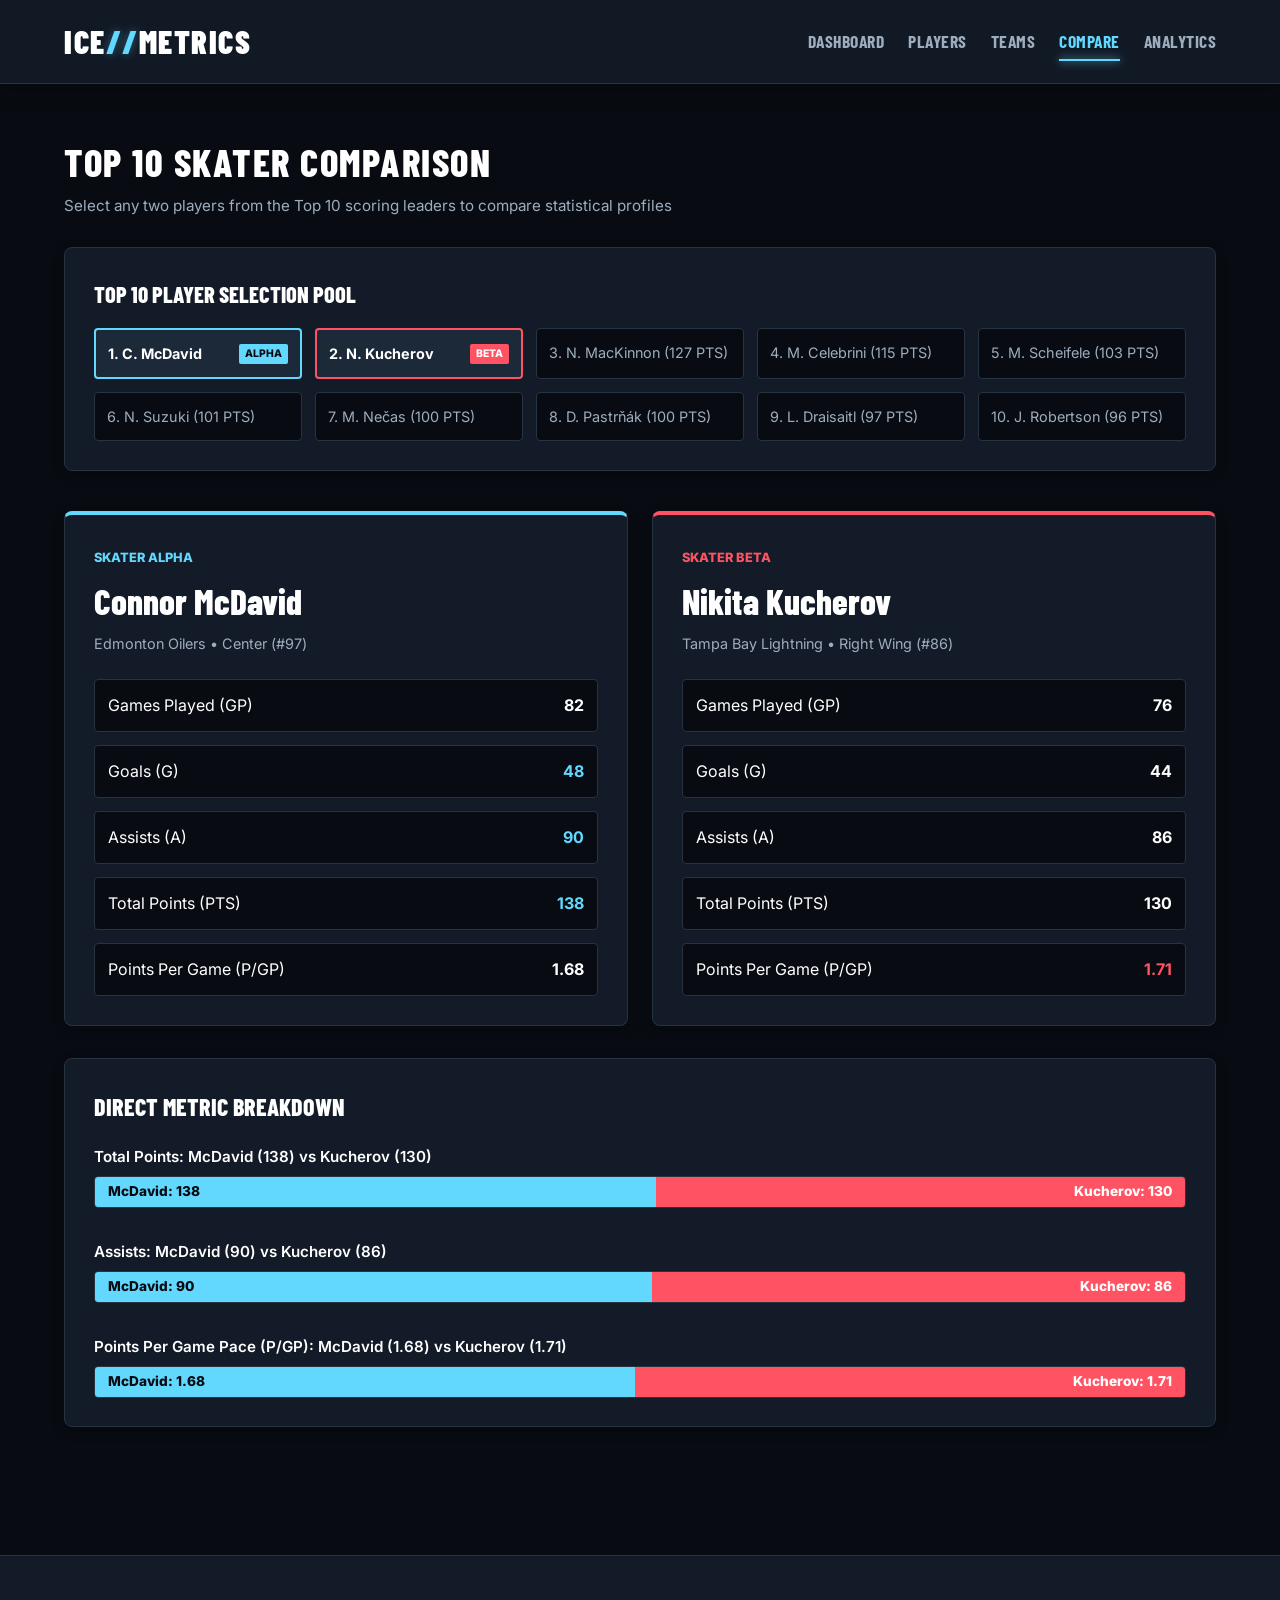
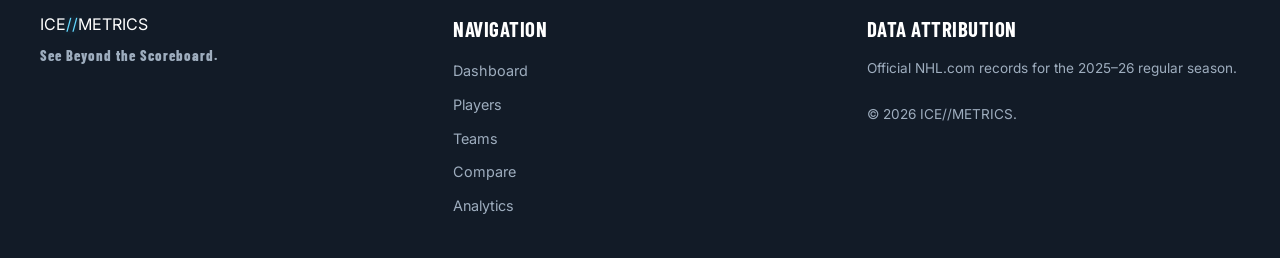
==== commit 9c9466d0: "Refactor player comparison layout in compare.html Updated the player comparison section and adjusted" ====
--- a/compare.html
+++ b/compare.html
@@ -12,42 +12,10 @@
     
     <!-- Shared CSS Stylesheet -->
     <link rel="stylesheet" href="styles.css">
-    
-    <!-- PURE CSS TAB LOGIC STYLES -->
-    <style>
-        /* Hide all comparison containers by default */
-        .matchup-content {
-            display: none;
-        }
-        
-        /* When radio button #match2 is checked, show matchup 2 */
-        #tab-m2:checked ~ .matchup-container #content-m2 {
-            display: grid;
-        }
-        
-        /* When radio button #match1 is checked (or default), show matchup 1 */
-        #tab-m1:checked ~ .matchup-container #content-m1 {
-            display: grid;
-        }
-
-        /* Red & Blue Glow Hover Effects */
-        .card-panel, .stat-card {
-            transition: transform 0.25s ease, box-shadow 0.25s ease, border-color 0.25s ease;
-        }
-        .card-panel:hover {
-            transform: translateY(-3px);
-            border-color: var(--accent-blue);
-            box-shadow: 0 0 20px rgba(56, 189, 248, 0.2);
-        }
-        .beta-card:hover {
-            border-color: var(--accent-red) !important;
-            box-shadow: 0 0 20px rgba(239, 68, 68, 0.2) !important;
-        }
-    </style>
 </head>
 <body>
 
-    <!-- STICKY HEADER & NAVIGATION[cite: 1] -->
+    <!-- STICKY HEADER & NAVIGATION -->
     <header class="site-header">
         <div class="header-container">
             <a href="index.html" class="brand-logo">
@@ -69,137 +37,164 @@
         <!-- HEAD-TO-HEAD COMPARISON LAYOUT -->
         <section class="section-container">
             <h1 class="section-title">Top 10 Skater Comparison</h1>
-            <p class="section-subtitle">Select a head-to-head matchup below to compare 2025–26 regular season skater metrics</p>
-
-            <!-- HIDDEN RADIO INPUTS FOR PURE CSS TABS -->
-            <input type="radio" name="matchup-toggle" id="tab-m1" checked style="display: none;">
-            <input type="radio" name="matchup-toggle" id="tab-m2" style="display: none;">
-
-            <!-- INTERACTIVE SELECTION POOL -->
+            <p class="section-subtitle">Select any two players from the Top 10 scoring leaders to compare statistical profiles</p>
+
+            <!-- TOP 10 SELECTABLE PLAYER POOL GRID -->
             <div class="card-panel" style="margin-bottom: 2.5rem;">
-                <h2 style="font-family: var(--font-heading); font-size: 1.4rem; font-weight: 800; text-transform: uppercase; margin-bottom: 1rem;">Select Active Matchup Pair</h2>
+                <h2 style="font-family: var(--font-heading); font-size: 1.4rem; font-weight: 800; text-transform: uppercase; margin-bottom: 1rem;">Top 10 Player Selection Pool</h2>
                 
-                <div style="display: flex; gap: 1rem; flex-wrap: wrap;">
-                    <label for="tab-m1" style="background-color: var(--bg-main); border: 2px solid var(--accent-blue); padding: 0.8rem 1.2rem; border-radius: 4px; cursor: pointer; font-weight: 700; font-size: 0.95rem; color: var(--text-primary);">
-                        ⚡ Matchup A: C. McDavid vs. N. Kucherov
-                    </label>
-                    <label for="tab-m2" style="background-color: var(--bg-main); border: 2px solid var(--accent-red); padding: 0.8rem 1.2rem; border-radius: 4px; cursor: pointer; font-weight: 700; font-size: 0.95rem; color: var(--text-primary);">
-                        🔥 Matchup B: N. MacKinnon vs. M. Celebrini
-                    </label>
-                </div>
-            </div>
-
-            <!-- MATCHUP CONTAINER (CONTROLLED BY CSS) -->
-            <div class="matchup-container">
-
-                <!-- ================= MATCHUP 1: MCDAVID vs KUCHEROV ================= -->
-                <div id="content-m1" class="matchup-content" style="grid-template-columns: repeat(auto-fit, minmax(280px, 1fr)); gap: 1.5rem; margin-bottom: 2rem;">
+                <div style="display: grid; grid-template-columns: repeat(auto-fit, minmax(200px, 1fr)); gap: 0.8rem;">
+                    <!-- Player Option 1 (Selected Alpha) -->
+                    <div style="background-color: var(--bg-hover); border: 2px solid var(--accent-blue); padding: 0.75rem; border-radius: 4px; display: flex; justify-content: space-between; align-items: center;">
+                        <span style="font-weight: 700; font-size: 0.9rem;">1. C. McDavid</span>
+                        <span style="background-color: var(--accent-blue); color: #080C12; font-size: 0.65rem; font-weight: 800; padding: 2px 6px; border-radius: 2px;">ALPHA</span>
+                    </div>
+
+                    <!-- Player Option 2 (Selected Beta) -->
+                    <div style="background-color: var(--bg-hover); border: 2px solid var(--accent-red); padding: 0.75rem; border-radius: 4px; display: flex; justify-content: space-between; align-items: center;">
+                        <span style="font-weight: 700; font-size: 0.9rem;">2. N. Kucherov</span>
+                        <span style="background-color: var(--accent-red); color: #ffffff; font-size: 0.65rem; font-weight: 800; padding: 2px 6px; border-radius: 2px;">BETA</span>
+                    </div>
+
+                    <!-- Player Option 3 -->
+                    <div style="background-color: var(--bg-main); border: 1px solid var(--border-color); padding: 0.75rem; border-radius: 4px; color: var(--text-secondary); font-size: 0.9rem;">
+                        3. N. MacKinnon (127 PTS)
+                    </div>
+
+                    <!-- Player Option 4 -->
+                    <div style="background-color: var(--bg-main); border: 1px solid var(--border-color); padding: 0.75rem; border-radius: 4px; color: var(--text-secondary); font-size: 0.9rem;">
+                        4. M. Celebrini (115 PTS)
+                    </div>
+
+                    <!-- Player Option 5 -->
+                    <div style="background-color: var(--bg-main); border: 1px solid var(--border-color); padding: 0.75rem; border-radius: 4px; color: var(--text-secondary); font-size: 0.9rem;">
+                        5. M. Scheifele (103 PTS)
+                    </div>
+
+                    <!-- Player Option 6 -->
+                    <div style="background-color: var(--bg-main); border: 1px solid var(--border-color); padding: 0.75rem; border-radius: 4px; color: var(--text-secondary); font-size: 0.9rem;">
+                        6. N. Suzuki (101 PTS)
+                    </div>
+
+                    <!-- Player Option 7 -->
+                    <div style="background-color: var(--bg-main); border: 1px solid var(--border-color); padding: 0.75rem; border-radius: 4px; color: var(--text-secondary); font-size: 0.9rem;">
+                        7. M. Nečas (100 PTS)
+                    </div>
+
+                    <!-- Player Option 8 -->
+                    <div style="background-color: var(--bg-main); border: 1px solid var(--border-color); padding: 0.75rem; border-radius: 4px; color: var(--text-secondary); font-size: 0.9rem;">
+                        8. D. Pastrňák (100 PTS)
+                    </div>
+
+                    <!-- Player Option 9 -->
+                    <div style="background-color: var(--bg-main); border: 1px solid var(--border-color); padding: 0.75rem; border-radius: 4px; color: var(--text-secondary); font-size: 0.9rem;">
+                        9. L. Draisaitl (97 PTS)
+                    </div>
+
+                    <!-- Player Option 10 -->
+                    <div style="background-color: var(--bg-main); border: 1px solid var(--border-color); padding: 0.75rem; border-radius: 4px; color: var(--text-secondary); font-size: 0.9rem;">
+                        10. J. Robertson (96 PTS)
+                    </div>
+                </div>
+            </div>
+
+            <!-- COMPARISON HEAD-TO-HEAD CARDS -->
+            <div style="display: grid; grid-template-columns: repeat(auto-fit, minmax(280px, 1fr)); gap: 1.5rem; margin-bottom: 2rem;">
+                
+                <!-- Player Alpha Card -->
+                <div class="card-panel" style="border-top: 4px solid var(--accent-blue);">
+                    <span style="color: var(--accent-blue); font-size: 0.8rem; font-weight: 800; text-transform: uppercase;">SKATER ALPHA</span>
+                    <h2 style="font-family: var(--font-heading); font-size: 2.2rem; font-weight: 800; margin: 0.2rem 0;">Connor McDavid</h2>
+                    <p style="color: var(--text-secondary); font-size: 0.9rem; margin-bottom: 1.5rem;">Edmonton Oilers • Center (#97)</p>
                     
-                    <!-- Player Alpha Card -->
-                    <div class="card-panel" style="border-top: 4px solid var(--accent-blue);">
-                        <span style="color: var(--accent-blue); font-size: 0.8rem; font-weight: 800; text-transform: uppercase;">SKATER ALPHA</span>
-                        <h2 style="font-family: var(--font-heading); font-size: 2.2rem; font-weight: 800; margin: 0.2rem 0;">Connor McDavid</h2>
-                        <p style="color: var(--text-secondary); font-size: 0.9rem; margin-bottom: 1.5rem;">Edmonton Oilers • Center (#97)</p>
-                        
-                        <div style="display: flex; flex-direction: column; gap: 0.8rem;">
-                            <div style="display: flex; justify-content: space-between; background-color: var(--bg-main); padding: 0.8rem; border-radius: 4px; border: 1px solid var(--border-color);">
-                                <span>Games Played (GP)</span><strong>82</strong>
-                            </div>
-                            <div style="display: flex; justify-content: space-between; background-color: var(--bg-main); padding: 0.8rem; border-radius: 4px; border: 1px solid var(--border-color);">
-                                <span>Goals (G)</span><strong style="color: var(--accent-blue);">48</strong>
-                            </div>
-                            <div style="display: flex; justify-content: space-between; background-color: var(--bg-main); padding: 0.8rem; border-radius: 4px; border: 1px solid var(--border-color);">
-                                <span>Assists (A)</span><strong style="color: var(--accent-blue);">90</strong>
-                            </div>
-                            <div style="display: flex; justify-content: space-between; background-color: var(--bg-main); padding: 0.8rem; border-radius: 4px; border: 1px solid var(--border-color);">
-                                <span>Total Points (PTS)</span><strong style="color: var(--accent-blue);">138</strong>
-                            </div>
-                            <div style="display: flex; justify-content: space-between; background-color: var(--bg-main); padding: 0.8rem; border-radius: 4px; border: 1px solid var(--border-color);">
-                                <span>Points Per Game (P/GP)</span><strong>1.68</strong>
-                            </div>
-                        </div>
-                    </div>
-
-                    <!-- Player Beta Card -->
-                    <div class="card-panel beta-card" style="border-top: 4px solid var(--accent-red);">
-                        <span style="color: var(--accent-red); font-size: 0.8rem; font-weight: 800; text-transform: uppercase;">SKATER BETA</span>
-                        <h2 style="font-family: var(--font-heading); font-size: 2.2rem; font-weight: 800; margin: 0.2rem 0;">Nikita Kucherov</h2>
-                        <p style="color: var(--text-secondary); font-size: 0.9rem; margin-bottom: 1.5rem;">Tampa Bay Lightning • Right Wing (#86)</p>
-                        
-                        <div style="display: flex; flex-direction: column; gap: 0.8rem;">
-                            <div style="display: flex; justify-content: space-between; background-color: var(--bg-main); padding: 0.8rem; border-radius: 4px; border: 1px solid var(--border-color);">
-                                <span>Games Played (GP)</span><strong>76</strong>
-                            </div>
-                            <div style="display: flex; justify-content: space-between; background-color: var(--bg-main); padding: 0.8rem; border-radius: 4px; border: 1px solid var(--border-color);">
-                                <span>Goals (G)</span><strong>44</strong>
-                            </div>
-                            <div style="display: flex; justify-content: space-between; background-color: var(--bg-main); padding: 0.8rem; border-radius: 4px; border: 1px solid var(--border-color);">
-                                <span>Assists (A)</span><strong>86</strong>
-                            </div>
-                            <div style="display: flex; justify-content: space-between; background-color: var(--bg-main); padding: 0.8rem; border-radius: 4px; border: 1px solid var(--border-color);">
-                                <span>Total Points (PTS)</span><strong>130</strong>
-                            </div>
-                            <div style="display: flex; justify-content: space-between; background-color: var(--bg-main); padding: 0.8rem; border-radius: 4px; border: 1px solid var(--border-color);">
-                                <span>Points Per Game (P/GP)</span><strong style="color: var(--accent-red);">1.71</strong>
-                            </div>
-                        </div>
-                    </div>
-                </div>
-
-                <!-- ================= MATCHUP 2: MACKINNON vs CELEBRINI ================= -->
-                <div id="content-m2" class="matchup-content" style="grid-template-columns: repeat(auto-fit, minmax(280px, 1fr)); gap: 1.5rem; margin-bottom: 2rem;">
+                    <div style="display: flex; flex-direction: column; gap: 0.8rem;">
+                        <div style="display: flex; justify-content: space-between; background-color: var(--bg-main); padding: 0.8rem; border-radius: 4px; border: 1px solid var(--border-color);">
+                            <span>Games Played (GP)</span>
+                            <strong>82</strong>
+                        </div>
+                        <div style="display: flex; justify-content: space-between; background-color: var(--bg-main); padding: 0.8rem; border-radius: 4px; border: 1px solid var(--border-color);">
+                            <span>Goals (G)</span>
+                            <strong style="color: var(--accent-blue);">48</strong>
+                        </div>
+                        <div style="display: flex; justify-content: space-between; background-color: var(--bg-main); padding: 0.8rem; border-radius: 4px; border: 1px solid var(--border-color);">
+                            <span>Assists (A)</span>
+                            <strong style="color: var(--accent-blue);">90</strong>
+                        </div>
+                        <div style="display: flex; justify-content: space-between; background-color: var(--bg-main); padding: 0.8rem; border-radius: 4px; border: 1px solid var(--border-color);">
+                            <span>Total Points (PTS)</span>
+                            <strong style="color: var(--accent-blue);">138</strong>
+                        </div>
+                        <div style="display: flex; justify-content: space-between; background-color: var(--bg-main); padding: 0.8rem; border-radius: 4px; border: 1px solid var(--border-color);">
+                            <span>Points Per Game (P/GP)</span>
+                            <strong>1.68</strong>
+                        </div>
+                    </div>
+                </div>
+
+                <!-- Player Beta Card -->
+                <div class="card-panel" style="border-top: 4px solid var(--accent-red);">
+                    <span style="color: var(--accent-red); font-size: 0.8rem; font-weight: 800; text-transform: uppercase;">SKATER BETA</span>
+                    <h2 style="font-family: var(--font-heading); font-size: 2.2rem; font-weight: 800; margin: 0.2rem 0;">Nikita Kucherov</h2>
+                    <p style="color: var(--text-secondary); font-size: 0.9rem; margin-bottom: 1.5rem;">Tampa Bay Lightning • Right Wing (#86)</p>
                     
-                    <!-- Player Alpha Card -->
-                    <div class="card-panel" style="border-top: 4px solid var(--accent-blue);">
-                        <span style="color: var(--accent-blue); font-size: 0.8rem; font-weight: 800; text-transform: uppercase;">SKATER ALPHA</span>
-                        <h2 style="font-family: var(--font-heading); font-size: 2.2rem; font-weight: 800; margin: 0.2rem 0;">Nathan MacKinnon</h2>
-                        <p style="color: var(--text-secondary); font-size: 0.9rem; margin-bottom: 1.5rem;">Colorado Avalanche • Center (#29)</p>
-                        
-                        <div style="display: flex; flex-direction: column; gap: 0.8rem;">
-                            <div style="display: flex; justify-content: space-between; background-color: var(--bg-main); padding: 0.8rem; border-radius: 4px; border: 1px solid var(--border-color);">
-                                <span>Games Played (GP)</span><strong>80</strong>
-                            </div>
-                            <div style="display: flex; justify-content: space-between; background-color: var(--bg-main); padding: 0.8rem; border-radius: 4px; border: 1px solid var(--border-color);">
-                                <span>Goals (G)</span><strong style="color: var(--accent-blue);">53</strong>
-                            </div>
-                            <div style="display: flex; justify-content: space-between; background-color: var(--bg-main); padding: 0.8rem; border-radius: 4px; border: 1px solid var(--border-color);">
-                                <span>Assists (A)</span><strong style="color: var(--accent-blue);">74</strong>
-                            </div>
-                            <div style="display: flex; justify-content: space-between; background-color: var(--bg-main); padding: 0.8rem; border-radius: 4px; border: 1px solid var(--border-color);">
-                                <span>Total Points (PTS)</span><strong style="color: var(--accent-blue);">127</strong>
-                            </div>
-                            <div style="display: flex; justify-content: space-between; background-color: var(--bg-main); padding: 0.8rem; border-radius: 4px; border: 1px solid var(--border-color);">
-                                <span>Points Per Game (P/GP)</span><strong>1.59</strong>
-                            </div>
-                        </div>
-                    </div>
-
-                    <!-- Player Beta Card -->
-                    <div class="card-panel beta-card" style="border-top: 4px solid var(--accent-red);">
-                        <span style="color: var(--accent-red); font-size: 0.8rem; font-weight: 800; text-transform: uppercase;">SKATER BETA</span>
-                        <h2 style="font-family: var(--font-heading); font-size: 2.2rem; font-weight: 800; margin: 0.2rem 0;">Macklin Celebrini</h2>
-                        <p style="color: var(--text-secondary); font-size: 0.9rem; margin-bottom: 1.5rem;">San Jose Sharks • Center (#71)</p>
-                        
-                        <div style="display: flex; flex-direction: column; gap: 0.8rem;">
-                            <div style="display: flex; justify-content: space-between; background-color: var(--bg-main); padding: 0.8rem; border-radius: 4px; border: 1px solid var(--border-color);">
-                                <span>Games Played (GP)</span><strong>82</strong>
-                            </div>
-                            <div style="display: flex; justify-content: space-between; background-color: var(--bg-main); padding: 0.8rem; border-radius: 4px; border: 1px solid var(--border-color);">
-                                <span>Goals (G)</span><strong>45</strong>
-                            </div>
-                            <div style="display: flex; justify-content: space-between; background-color: var(--bg-main); padding: 0.8rem; border-radius: 4px; border: 1px solid var(--border-color);">
-                                <span>Assists (A)</span><strong>70</strong>
-                            </div>
-                            <div style="display: flex; justify-content: space-between; background-color: var(--bg-main); padding: 0.8rem; border-radius: 4px; border: 1px solid var(--border-color);">
-                                <span>Total Points (PTS)</span><strong>115</strong>
-                            </div>
-                            <div style="display: flex; justify-content: space-between; background-color: var(--bg-main); padding: 0.8rem; border-radius: 4px; border: 1px solid var(--border-color);">
-                                <span>Points Per Game (P/GP)</span><strong style="color: var(--accent-red);">1.40</strong>
-                            </div>
-                        </div>
-                    </div>
-                </div>
-
+                    <div style="display: flex; flex-direction: column; gap: 0.8rem;">
+                        <div style="display: flex; justify-content: space-between; background-color: var(--bg-main); padding: 0.8rem; border-radius: 4px; border: 1px solid var(--border-color);">
+                            <span>Games Played (GP)</span>
+                            <strong>76</strong>
+                        </div>
+                        <div style="display: flex; justify-content: space-between; background-color: var(--bg-main); padding: 0.8rem; border-radius: 4px; border: 1px solid var(--border-color);">
+                            <span>Goals (G)</span>
+                            <strong>44</strong>
+                        </div>
+                        <div style="display: flex; justify-content: space-between; background-color: var(--bg-main); padding: 0.8rem; border-radius: 4px; border: 1px solid var(--border-color);">
+                            <span>Assists (A)</span>
+                            <strong>86</strong>
+                        </div>
+                        <div style="display: flex; justify-content: space-between; background-color: var(--bg-main); padding: 0.8rem; border-radius: 4px; border: 1px solid var(--border-color);">
+                            <span>Total Points (PTS)</span>
+                            <strong>130</strong>
+                        </div>
+                        <div style="display: flex; justify-content: space-between; background-color: var(--bg-main); padding: 0.8rem; border-radius: 4px; border: 1px solid var(--border-color);">
+                            <span>Points Per Game (P/GP)</span>
+                            <strong style="color: var(--accent-red);">1.71</strong>
+                        </div>
+                    </div>
+                </div>
+
+            </div>
+
+            <!-- CSS COMPARISON BAR CHARTS -->
+            <div class="card-panel">
+                <h3 style="font-family: var(--font-heading); font-size: 1.5rem; font-weight: 800; margin-bottom: 1.2rem; text-transform: uppercase;">Direct Metric Breakdown</h3>
+                
+                <div class="chart-container">
+                    <!-- Points -->
+                    <div class="chart-row">
+                        <div class="chart-label">Total Points: McDavid (138) vs Kucherov (130)</div>
+                        <div class="chart-bar-wrapper" style="display: flex;">
+                            <div style="background-color: var(--accent-blue); width: 51.5%; height: 100%; display: flex; align-items: center; padding-left: 0.8rem; color: #080C12; font-weight: 800; font-size: 0.85rem;">McDavid: 138</div>
+                            <div style="background-color: var(--accent-red); width: 48.5%; height: 100%; display: flex; align-items: center; justify-content: flex-end; padding-right: 0.8rem; color: #ffffff; font-weight: 800; font-size: 0.85rem;">Kucherov: 130</div>
+                        </div>
+                    </div>
+
+                    <!-- Assists -->
+                    <div class="chart-row" style="margin-top: 0.8rem;">
+                        <div class="chart-label">Assists: McDavid (90) vs Kucherov (86)</div>
+                        <div class="chart-bar-wrapper" style="display: flex;">
+                            <div style="background-color: var(--accent-blue); width: 51.1%; height: 100%; display: flex; align-items: center; padding-left: 0.8rem; color: #080C12; font-weight: 800; font-size: 0.85rem;">McDavid: 90</div>
+                            <div style="background-color: var(--accent-red); width: 48.9%; height: 100%; display: flex; align-items: center; justify-content: flex-end; padding-right: 0.8rem; color: #ffffff; font-weight: 800; font-size: 0.85rem;">Kucherov: 86</div>
+                        </div>
+                    </div>
+
+                    <!-- Points Per Game Pace -->
+                    <div class="chart-row" style="margin-top: 0.8rem;">
+                        <div class="chart-label">Points Per Game Pace (P/GP): McDavid (1.68) vs Kucherov (1.71)</div>
+                        <div class="chart-bar-wrapper" style="display: flex;">
+                            <div style="background-color: var(--accent-blue); width: 49.5%; height: 100%; display: flex; align-items: center; padding-left: 0.8rem; color: #080C12; font-weight: 800; font-size: 0.85rem;">McDavid: 1.68</div>
+                            <div style="background-color: var(--accent-red); width: 50.5%; height: 100%; display: flex; align-items: center; justify-content: flex-end; padding-right: 0.8rem; color: #ffffff; font-weight: 800; font-size: 0.85rem;">Kucherov: 1.71</div>
+                        </div>
+                    </div>
+                </div>
             </div>
         </section>
     </main>
